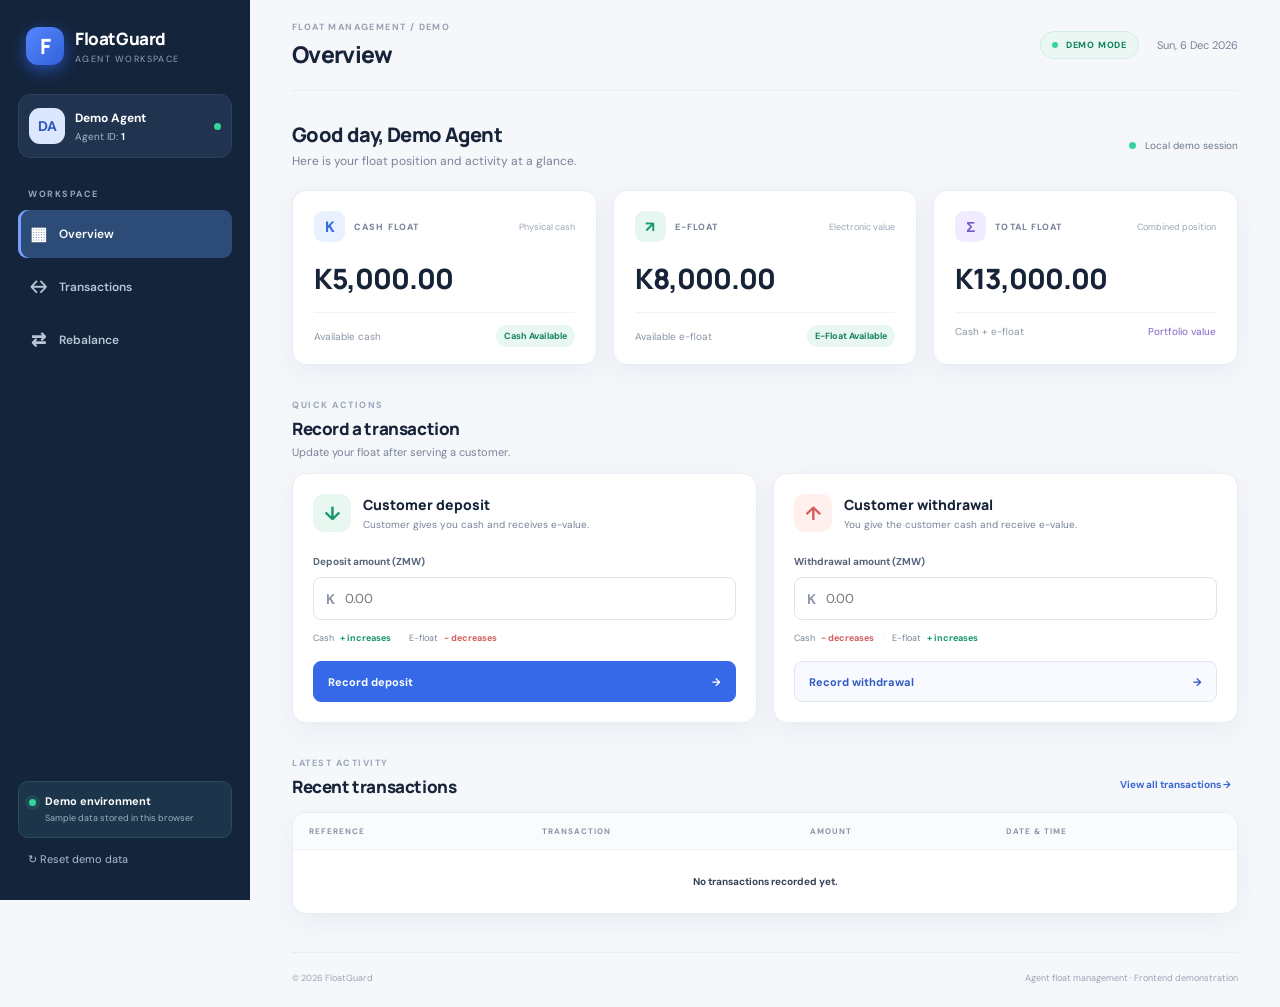
==== index.html @ 1ca32654 "Add Frontend and rebalance" ====
<!DOCTYPE html>
<html lang="en">
<head>
  <meta charset="UTF-8">
  <meta name="viewport" content="width=device-width, initial-scale=1.0">
  <meta name="description" content="FloatGuard mobile money agent float management dashboard">
  <title>FloatGuard | Agent Dashboard</title>

  <link rel="preconnect" href="https://fonts.googleapis.com">
  <link rel="preconnect" href="https://fonts.gstatic.com" crossorigin>
  <link href="https://fonts.googleapis.com/css2?family=DM+Sans:wght@400;500;600;700&family=Manrope:wght@400;500;600;700;800&display=swap" rel="stylesheet">

  <link rel="stylesheet" href="styles.css">
</head>

<body>
  <div class="app-shell">

    <aside class="sidebar" id="sidebar">
      <a class="brand" href="#" aria-label="FloatGuard home">
        <span class="brand-mark">F</span>
        <span>
          <strong>FloatGuard</strong>
          <small>AGENT WORKSPACE</small>
        </span>
      </a>

      <div class="profile-card">
        <div class="avatar">DA</div>
        <div class="profile-copy">
          <strong id="agentName">Demo Agent</strong>
          <span>Agent ID: <b id="agentId">1</b></span>
        </div>
        <span class="online-dot" title="Demo session active"></span>
      </div>

      <p class="nav-heading">WORKSPACE</p>

      <nav class="main-nav" aria-label="Main navigation">
        <a href="#overview" class="nav-link active" data-section="overview">
          <span class="nav-icon">▦</span> Overview
        </a>

        <a href="#transactions" class="nav-link" data-section="transactions">
          <span class="nav-icon">↔</span> Transactions
        </a>

        <a href="#rebalance" class="nav-link" data-section="rebalance">
          <span class="nav-icon">⇄</span> Rebalance
        </a>
      </nav>

      <div class="sidebar-bottom">
        <div class="demo-note">
          <span class="demo-pulse"></span>
          <div>
            <strong>Demo environment</strong>
            <small>Sample data stored in this browser</small>
          </div>
        </div>

        <button class="sidebar-reset" id="resetDemoBtn" type="button">
          ↻ Reset demo data
        </button>
      </div>
    </aside>

    <main class="main-content">

      <header class="topbar">
        <button class="mobile-menu" id="mobileMenuBtn" type="button" aria-label="Toggle menu">
          ☰
        </button>

        <div>
          <div class="eyebrow">FLOAT MANAGEMENT / DEMO</div>
          <h1 id="pageTitle">Overview</h1>
        </div>

        <div class="topbar-right">
          <span class="demo-chip"><span></span> DEMO MODE</span>
          <div class="top-date" id="todayDate"></div>
        </div>
      </header>

      <div id="message" class="message" role="status" aria-live="polite"></div>

      <!-- OVERVIEW -->
      <section class="dashboard-section" id="overview">

        <div class="welcome-row">
          <div>
            <h2>Good day, <span id="welcomeName">Demo Agent</span></h2>
            <p>Here is your float position and activity at a glance.</p>
          </div>

          <span class="live-label">
            <span></span> Local demo session
          </span>
        </div>

        <div class="balance-grid">

          <article class="balance-card cash-card">
            <div class="balance-top">
              <span class="balance-icon cash-icon">K</span>
              <span class="balance-label">CASH FLOAT</span>
              <span class="balance-tag">Physical cash</span>
            </div>

            <p class="balance-value" id="cashBalance">K5,000.00</p>

            <div class="balance-bottom">
              <span>Available cash</span>
              <span id="cashStatus" class="status available">Cash Available</span>
            </div>
          </article>

          <article class="balance-card efloat-card">
            <div class="balance-top">
              <span class="balance-icon efloat-icon">↗</span>
              <span class="balance-label">E-FLOAT</span>
              <span class="balance-tag">Electronic value</span>
            </div>

            <p class="balance-value" id="eFloatBalance">K8,000.00</p>

            <div class="balance-bottom">
              <span>Available e-float</span>
              <span id="eFloatStatus" class="status available">E-Float Available</span>
            </div>
          </article>

          <article class="balance-card total-card">
            <div class="balance-top">
              <span class="balance-icon total-icon">Σ</span>
              <span class="balance-label">TOTAL FLOAT</span>
              <span class="balance-tag">Combined position</span>
            </div>

            <p class="balance-value" id="totalBalance">K13,000.00</p>

            <div class="balance-bottom">
              <span>Cash + e-float</span>
              <span class="total-caption">Portfolio value</span>
            </div>
          </article>

        </div>

        <div id="floatWarning" class="warning-banner" style="display:none"></div>

        <div class="section-heading">
          <div>
            <span class="section-kicker">QUICK ACTIONS</span>
            <h2>Record a transaction</h2>
            <p>Update your float after serving a customer.</p>
          </div>
        </div>

        <div class="action-grid">

          <article class="panel transaction-panel">
            <div class="panel-heading">
              <div class="panel-icon deposit-icon">↓</div>
              <div>
                <h3>Customer deposit</h3>
                <p>Customer gives you cash and receives e-value.</p>
              </div>
            </div>

            <form id="depositForm" class="form-stack">
              <label for="depositAmount">Deposit amount (ZMW)</label>

              <div class="amount-input">
                <span>K</span>
                <input id="depositAmount" type="number" min="0.01" step="0.01" placeholder="0.00" required>
              </div>

              <div class="movement-note">
                <span>Cash</span>
                <b class="positive">+ increases</b>
                <span class="movement-arrow">·</span>
                <span>E-float</span>
                <b class="negative">− decreases</b>
              </div>

              <button class="primary-button" type="submit">
                Record deposit <span>→</span>
              </button>
            </form>
          </article>

          <article class="panel transaction-panel">
            <div class="panel-heading">
              <div class="panel-icon withdraw-icon">↑</div>
              <div>
                <h3>Customer withdrawal</h3>
                <p>You give the customer cash and receive e-value.</p>
              </div>
            </div>

            <form id="withdrawalForm" class="form-stack">
              <label for="withdrawAmount">Withdrawal amount (ZMW)</label>

              <div class="amount-input">
                <span>K</span>
                <input id="withdrawAmount" type="number" min="0.01" step="0.01" placeholder="0.00" required>
              </div>

              <div class="movement-note">
                <span>Cash</span>
                <b class="negative">− decreases</b>
                <span class="movement-arrow">·</span>
                <span>E-float</span>
                <b class="positive">+ increases</b>
              </div>

              <button class="secondary-button" type="submit">
                Record withdrawal <span>→</span>
              </button>
            </form>
          </article>

        </div>

        <div class="section-heading recent-heading">
          <div>
            <span class="section-kicker">LATEST ACTIVITY</span>
            <h2>Recent transactions</h2>
          </div>

          <button class="text-button" type="button" data-go="transactions">
            View all transactions →
          </button>
        </div>

        <div class="panel table-panel">
          <div class="table-wrap">
            <table>
              <thead>
                <tr>
                  <th>REFERENCE</th>
                  <th>TRANSACTION</th>
                  <th>AMOUNT</th>
                  <th>DATE & TIME</th>
                </tr>
              </thead>

              <tbody id="recentTransactions">
                <tr>
                  <td colspan="4" class="empty-cell">No transactions recorded yet.</td>
                </tr>
              </tbody>
            </table>
          </div>
        </div>

      </section>

      <!-- TRANSACTIONS -->
      <section class="dashboard-section" id="transactions" hidden>

        <div class="page-intro">
          <div>
            <span class="section-kicker">ACCOUNT ACTIVITY</span>
            <h2>Transaction history</h2>
            <p>Review deposits and withdrawals recorded in this demo session.</p>
          </div>

          <button class="outline-button" id="exportBtn" type="button">
            ↓ Export CSV
          </button>
        </div>

        <div class="stats-strip">
          <div>
            <span>Total transactions</span>
            <strong id="transactionCount">0</strong>
          </div>

          <div>
            <span>Total deposits</span>
            <strong id="depositTotal">K0.00</strong>
          </div>

          <div>
            <span>Total withdrawals</span>
            <strong id="withdrawalTotal">K0.00</strong>
          </div>
        </div>

        <div class="panel table-panel">

          <div class="table-toolbar">
            <div>
              <h3>All transactions</h3>
              <p>Your recorded activity, newest first.</p>
            </div>

            <input
              id="historySearch"
              class="search-input"
              type="search"
              placeholder="Search reference or type…"
            >
          </div>

          <div class="table-wrap">
            <table>
              <thead>
                <tr>
                  <th>REFERENCE</th>
                  <th>TYPE</th>
                  <th>AMOUNT</th>
                  <th>CASH AFTER</th>
                  <th>E-FLOAT AFTER</th>
                  <th>DATE & TIME</th>
                </tr>
              </thead>

              <tbody id="transactionHistory">
                <tr>
                  <td colspan="6" class="empty-cell">No transactions recorded yet.</td>
                </tr>
              </tbody>
            </table>
          </div>

        </div>

        <p class="footnote">
          Demo history is saved in this browser only. It is not yet stored in the Java backend.
        </p>

      </section>

      <!-- REBALANCE -->
      <section class="dashboard-section" id="rebalance" hidden>

        <div class="page-intro">
          <div>
            <span class="section-kicker">FLOAT SUPPORT</span>
            <h2>Rebalance requests</h2>
            <p>Request the type of float your business needs more of.</p>
          </div>
        </div>

        <div class="rebalance-layout">

          <article class="panel rebalance-form-panel">

            <div class="panel-heading">
              <div class="panel-icon rebalance-icon">⇄</div>
              <div>
                <h3>Create a request</h3>
                <p>Choose the float you need and enter the amount.</p>
              </div>
            </div>

            <form id="rebalanceForm" class="form-stack">

              <label for="floatType">Float required</label>

              <select id="floatType" required>
                <option value="E_FLOAT">E-float — I need electronic value</option>
                <option value="CASH">Cash — I need physical cash</option>
              </select>

              <label for="rebalanceAmount">Amount (ZMW)</label>

              <div class="amount-input">
                <span>K</span>
                <input id="rebalanceAmount" type="number" min="0.01" step="0.01" placeholder="0.00" required>
              </div>

              <div class="info-note">
                Your request will be saved as pending in this demo. Agent-to-agent matching and exchange will be added during backend integration.
              </div>

              <button class="primary-button" type="submit">
                Submit rebalance request <span>→</span>
              </button>

            </form>
          </article>

          <article class="panel how-panel">
            <span class="section-kicker">HOW IT WORKS</span>
            <h3>Request the float you are short of</h3>

            <div class="how-step">
              <span>01</span>
              <div>
                <strong>Select the float</strong>
                <p>Choose cash or e-float depending on what you need.</p>
              </div>
            </div>

            <div class="how-step">
              <span>02</span>
              <div>
                <strong>Enter an amount</strong>
                <p>Specify how much float you want another agent to provide.</p>
              </div>
            </div>

            <div class="how-step">
              <span>03</span>
              <div>
                <strong>Track the request</strong>
                <p>See whether your demo request is pending or marked completed.</p>
              </div>
            </div>
          </article>

        </div>

        <div class="section-heading">
          <div>
            <span class="section-kicker">REQUEST LOG</span>
            <h2>Your requests</h2>
            <p>Requests created during this demo session.</p>
          </div>
        </div>

        <div class="panel requests-panel" id="rebalanceRequests">
          <p class="empty-cell">No rebalance requests yet.</p>
        </div>

        <p class="footnote">
          Important: marking a request completed only changes its demo status. It does not transfer cash or e-float between agents.
        </p>

      </section>

      <footer class="footer">
        <span>© 2026 FloatGuard</span>
        <span>Agent float management · Frontend demonstration</span>
      </footer>

    </main>
  </div>

  <script src="app.js"></script>
</body>
</html>
---- styles.css ----
*{box-sizing:border-box}
:root{--ink:#172338;--muted:#788398;--line:#e8edf3;--bg:#f5f7fb;--navy:#14243b;--blue:#3569e8;--blue-dark:#2456ce;--green:#14966b;--red:#d65b62;--shadow:0 8px 28px rgba(27,46,77,.055)}
body{margin:0;background:var(--bg);color:var(--ink);font-family:"DM Sans",sans-serif;font-size:14px}
button,input,select{font:inherit}
button{cursor:pointer}
.app-shell{min-height:100vh}
.sidebar{width:250px;background:var(--navy);color:#fff;position:fixed;inset:0 auto 0 0;padding:27px 18px 20px;display:flex;flex-direction:column;z-index:10}
.brand{display:flex;align-items:center;gap:11px;color:#fff;text-decoration:none;padding:0 8px 29px}
.brand-mark{height:38px;width:38px;border-radius:12px;background:linear-gradient(135deg,#5685ff,#3262d9);display:grid;place-items:center;font:800 21px Manrope;box-shadow:0 5px 15px #244caa}
.brand strong{display:block;font:800 17px Manrope;letter-spacing:-.4px}
.brand small{display:block;color:#8fa2bd;font-size:9px;letter-spacing:1.45px;margin-top:3px}
.profile-card{display:flex;align-items:center;gap:10px;padding:13px 10px;background:#20344f;border:1px solid #2b405d;border-radius:12px;margin-bottom:30px}
.avatar{width:36px;height:36px;display:grid;place-items:center;border-radius:11px;background:#dce7ff;color:#2c58b8;font-weight:700}
.profile-copy{min-width:0;flex:1}.profile-copy strong{display:block;font-size:12px}.profile-copy span{display:block;color:#a8b7cb;font-size:10px;margin-top:4px}.profile-copy b{color:#fff}
.online-dot,.live-label span,.demo-chip span,.demo-pulse{width:7px;height:7px;border-radius:50%;background:#36d49a;display:inline-block}
.nav-heading,.section-kicker{font-size:9px;font-weight:700;letter-spacing:1.5px;color:#98a7bc}
.nav-heading{padding:0 10px;margin:0 0 10px}
.main-nav{display:grid;gap:5px}
.nav-link{color:#b8c5d6;text-decoration:none;padding:12px 11px;border-radius:9px;display:flex;align-items:center;gap:12px;font-size:12px;font-weight:600;transition:.2s}
.nav-link:hover{background:#203650;color:#fff}.nav-link.active{background:#2c4b76;color:#fff;box-shadow:inset 3px 0 #79a0ff}
.nav-icon{width:18px;text-align:center;font-size:18px}
.sidebar-bottom{margin-top:auto}
.demo-note{display:flex;gap:9px;align-items:flex-start;padding:12px 10px;background:#1d354b;border:1px solid #2b4a5e;border-radius:10px}
.demo-pulse{margin-top:5px;box-shadow:0 0 0 4px rgba(54,212,154,.12)}
.demo-note strong{display:block;font-size:11px}.demo-note small{display:block;color:#9eb0c5;font-size:9px;line-height:1.5;margin-top:4px}
.sidebar-reset{width:100%;background:transparent;border:0;color:#aebdd0;text-align:left;padding:14px 10px;font-size:11px}.sidebar-reset:hover{color:#fff}
.main-content{margin-left:250px;max-width:1700px;padding:0 42px;min-height:100vh}
.topbar{height:91px;border-bottom:1px solid var(--line);display:flex;align-items:center;justify-content:space-between;margin-bottom:30px}
.eyebrow{font-size:9px;letter-spacing:1.4px;color:#98a2b3;font-weight:700;margin-bottom:5px}
h1,h2,h3,p{margin-top:0}
h1{font:800 23px Manrope;margin:0;letter-spacing:-.7px}
.topbar-right{display:flex;align-items:center;gap:18px}.demo-chip{background:#eaf7f2;color:#13835f;border:1px solid #d2eee3;border-radius:30px;padding:7px 11px;font-size:9px;font-weight:800;letter-spacing:.8px}.demo-chip span{margin-right:5px;width:6px;height:6px}.top-date{font-size:11px;color:var(--muted)}
.mobile-menu{display:none}
.welcome-row{display:flex;justify-content:space-between;align-items:center;margin:0 0 21px}.welcome-row h2,.page-intro h2{font:800 20px Manrope;letter-spacing:-.6px;margin:0 0 5px}.welcome-row p,.page-intro p{font-size:12px;color:var(--muted);margin:0}
.live-label{font-size:10px;color:#6c7a8e}.live-label span{margin-right:6px}
.balance-grid{display:grid;grid-template-columns:repeat(3,minmax(0,1fr));gap:16px;margin-bottom:17px}
.balance-card{padding:20px 21px 17px;border-radius:14px;background:#fff;border:1px solid var(--line);box-shadow:var(--shadow);min-width:0}
.balance-top{display:flex;align-items:center;gap:9px}.balance-icon{width:31px;height:31px;border-radius:9px;display:grid;place-items:center;font-weight:800;font-size:15px}
.cash-icon{background:#e9f1ff;color:#376ce0}.efloat-icon{background:#e5f7f0;color:#15966b}.total-icon{background:#f0ebff;color:#7a59cb}
.balance-label{font-size:9px;letter-spacing:1.1px;font-weight:800;color:#78859a}.balance-tag{margin-left:auto;font-size:9px;color:#9aa5b5}
.balance-value{font:800 clamp(21px,2.2vw,28px) Manrope;letter-spacing:-1px;margin:17px 0 15px;white-space:nowrap}
.balance-bottom{display:flex;justify-content:space-between;align-items:center;border-top:1px solid #f0f2f6;padding-top:12px;color:#8a95a5;font-size:10px}
.status{font-size:9px;font-weight:700;padding:5px 8px;border-radius:20px;white-space:nowrap}.status.available{background:#e9f7f1;color:#16835f}.status.low{background:#fff0ed;color:#c05249}.status.pending{background:#fff5df;color:#a87519}.status.completed{background:#e9f7f1;color:#16835f}.total-caption{color:#8062c5}
.warning-banner{background:#fff6e7;border:1px solid #f4dfb9;color:#91651c;border-radius:9px;padding:12px 15px;margin:0 0 22px;font-size:11px}
.section-heading{display:flex;justify-content:space-between;align-items:end;margin:29px 0 14px}.section-heading h2{font:800 17px Manrope;margin:5px 0 0;letter-spacing:-.4px}.section-heading p{color:var(--muted);font-size:11px;margin:5px 0 0}
.action-grid{display:grid;grid-template-columns:repeat(2,minmax(0,1fr));gap:16px}
.panel{background:#fff;border:1px solid var(--line);border-radius:14px;box-shadow:var(--shadow)}
.transaction-panel{padding:20px}
.panel-heading{display:flex;gap:12px;align-items:center;margin-bottom:20px}.panel-icon{width:38px;height:38px;border-radius:11px;display:grid;place-items:center;font-size:19px;font-weight:700}
.deposit-icon{background:#e9f7f1;color:#15966b}.withdraw-icon{background:#fff0ed;color:#d45e5e}.rebalance-icon{background:#edf1ff;color:#4a68ce}
.panel-heading h3,.table-toolbar h3,.how-panel h3{font:800 14px Manrope;margin:0 0 4px}.panel-heading p,.table-toolbar p{font-size:10px;color:var(--muted);margin:0}
.form-stack{display:grid;gap:9px}.form-stack label{font-size:10px;font-weight:700;color:#56647a;margin-top:3px}
.amount-input{height:43px;border:1px solid #dfe5ed;border-radius:8px;display:flex;align-items:center;padding:0 12px;gap:8px}.amount-input:focus-within{border-color:#7395ef;box-shadow:0 0 0 3px #edf2ff}.amount-input span{font-weight:700;color:#8b96a7}.amount-input input{border:0;outline:0;width:100%;background:transparent;color:var(--ink);font-size:13px}
.form-stack select{height:43px;border:1px solid #dfe5ed;border-radius:8px;padding:0 11px;background:#fff;color:#344258;outline:0}
.movement-note{display:flex;align-items:center;gap:6px;flex-wrap:wrap;font-size:9px;color:#78859a;margin:3px 0 8px}.movement-note b{font-size:9px}.positive{color:#15966b}.negative{color:#d45e5e}.movement-arrow{color:#c0c7d1;margin:0 2px}
.primary-button,.secondary-button,.outline-button{height:41px;border-radius:8px;padding:0 14px;font-size:11px;font-weight:700;display:flex;align-items:center;justify-content:space-between;gap:15px;transition:.2s}
.primary-button{border:1px solid var(--blue);background:var(--blue);color:#fff}.primary-button:hover{background:var(--blue-dark)}
.secondary-button{border:1px solid #dfe6f1;background:#f8faff;color:#2f5bc2}.secondary-button:hover{background:#edf2ff}
.text-button{border:0;background:transparent;color:#3768d5;font-size:10px;font-weight:700;padding:7px}.text-button:hover{text-decoration:underline}
.table-panel{overflow:hidden}.table-wrap{width:100%;overflow-x:auto}table{width:100%;border-collapse:collapse;min-width:620px}th{text-align:left;padding:13px 16px;background:#fafbfd;color:#8b96a7;font-size:8px;letter-spacing:1px;font-weight:800;white-space:nowrap}td{padding:14px 16px;border-top:1px solid #f0f2f6;font-size:10px;color:#526075;white-space:nowrap}td:first-child{font-weight:700;color:#344258}.empty-cell{text-align:center;color:#9aa4b2;padding:25px!important}
.page-intro{display:flex;justify-content:space-between;align-items:center;margin:2px 0 22px}.outline-button{background:#fff;border:1px solid #dfe5ed;color:#53647b}.outline-button:hover{border-color:#9db3ed;color:#315dc9}
.stats-strip{display:grid;grid-template-columns:repeat(3,1fr);gap:12px;margin-bottom:18px}.stats-strip>div{background:#fff;border:1px solid var(--line);border-radius:11px;padding:15px 17px}.stats-strip span{display:block;color:#8792a3;font-size:10px;margin-bottom:7px}.stats-strip strong{font:800 18px Manrope}
.table-toolbar{padding:17px 18px;display:flex;align-items:center;justify-content:space-between;gap:15px}.search-input{height:36px;width:230px;border:1px solid #e0e6ee;border-radius:7px;padding:0 11px;font-size:10px;outline:0}.search-input:focus{border-color:#7395ef}
.footnote{font-size:10px;color:#929dad;margin:12px 2px}
.rebalance-layout{display:grid;grid-template-columns:1.05fr .95fr;gap:16px}.rebalance-form-panel,.how-panel{padding:21px}.info-note{padding:11px 12px;border-radius:8px;background:#f2f6ff;color:#65789d;font-size:10px;line-height:1.6;margin:4px 0}
.how-panel h3{font-size:16px;margin:8px 0 20px}.how-step{display:flex;gap:12px;padding:13px 0;border-top:1px solid #eff2f6}.how-step>span{font:800 12px Manrope;color:#4770d9;background:#edf2ff;width:29px;height:29px;display:grid;place-items:center;border-radius:8px;flex-shrink:0}.how-step strong{font-size:11px}.how-step p{font-size:10px;color:var(--muted);margin:4px 0 0;line-height:1.5}
.requests-panel{padding:5px 18px}.rebalance-item{display:flex;align-items:center;justify-content:space-between;gap:15px;padding:15px 0;border-bottom:1px solid #eff2f6}.rebalance-item:last-child{border-bottom:0}.rebalance-item strong{font-size:11px}.rebalance-item p{font-size:10px;color:#637188;margin:5px 0}.rebalance-item small{font-size:9px;color:#9aa4b2}.rebalance-item button{border:1px solid #dce5f4;background:#f7f9ff;color:#4268c7;border-radius:7px;padding:7px 10px;font-size:9px;font-weight:700}.rebalance-item button:hover{background:#edf2ff}
.footer{display:flex;justify-content:space-between;border-top:1px solid var(--line);margin-top:38px;padding:19px 0 23px;color:#9aa4b2;font-size:9px}
.message{display:none;margin:-12px 0 18px;padding:11px 14px;border-radius:8px;font-size:11px}.message.success{display:block;background:#eaf7f1;color:#147c5b;border:1px solid #d1eee1}.message.error{display:block;background:#fff0ed;color:#bd514b;border:1px solid #f5d9d5}
[hidden]{display:none!important}
@media(max-width:1100px){.main-content{padding:0 25px}.sidebar{width:225px}.main-content{margin-left:225px}.balance-grid{gap:10px}.balance-card{padding:17px}.balance-tag{display:none}.balance-value{font-size:23px}}
@media(max-width:800px){.sidebar{transform:translateX(-100%);transition:transform .25s;width:250px}.sidebar.open{transform:translateX(0)}.main-content{margin-left:0;padding:0 20px}.mobile-menu{display:block;border:0;background:#fff;color:#33445d;font-size:20px;margin-right:13px}.topbar{justify-content:flex-start}.topbar>div:nth-child(2){flex:1}.topbar-right{gap:8px}.top-date{display:none}.balance-grid{grid-template-columns:1fr 1fr}.total-card{grid-column:span 2}.rebalance-layout{grid-template-columns:1fr}}
@media(max-width:560px){.main-content{padding:0 14px}.topbar{height:75px;margin-bottom:22px}.topbar-right{margin-left:auto}.demo-chip{font-size:8px;padding:6px 8px}h1{font-size:19px}.welcome-row{align-items:flex-start;gap:10px}.live-label{font-size:9px;white-space:nowrap;margin-top:5px}.balance-grid{grid-template-columns:1fr}.total-card{grid-column:auto}.balance-value{font-size:27px}.action-grid{grid-template-columns:1fr}.page-intro{align-items:flex-start;gap:12px}.page-intro h2{font-size:18px}.outline-button{font-size:9px;padding:0 9px;white-space:nowrap}.stats-strip{gap:7px}.stats-strip>div{padding:12px 9px}.stats-strip span{font-size:9px}.stats-strip strong{font-size:14px}.table-toolbar{align-items:flex-start;flex-direction:column}.search-input{width:100%}.footer{gap:8px;flex-direction:column}.rebalance-item{align-items:flex-start;flex-wrap:wrap}.rebalance-item button{margin-left:auto}}

.type-pill{display:inline-block;border-radius:20px;padding:5px 8px;font-size:9px;font-weight:700}
.type-pill.deposit{background:#e9f7f1;color:#16835f}
.type-pill.withdrawal{background:#fff0ed;color:#c05249}
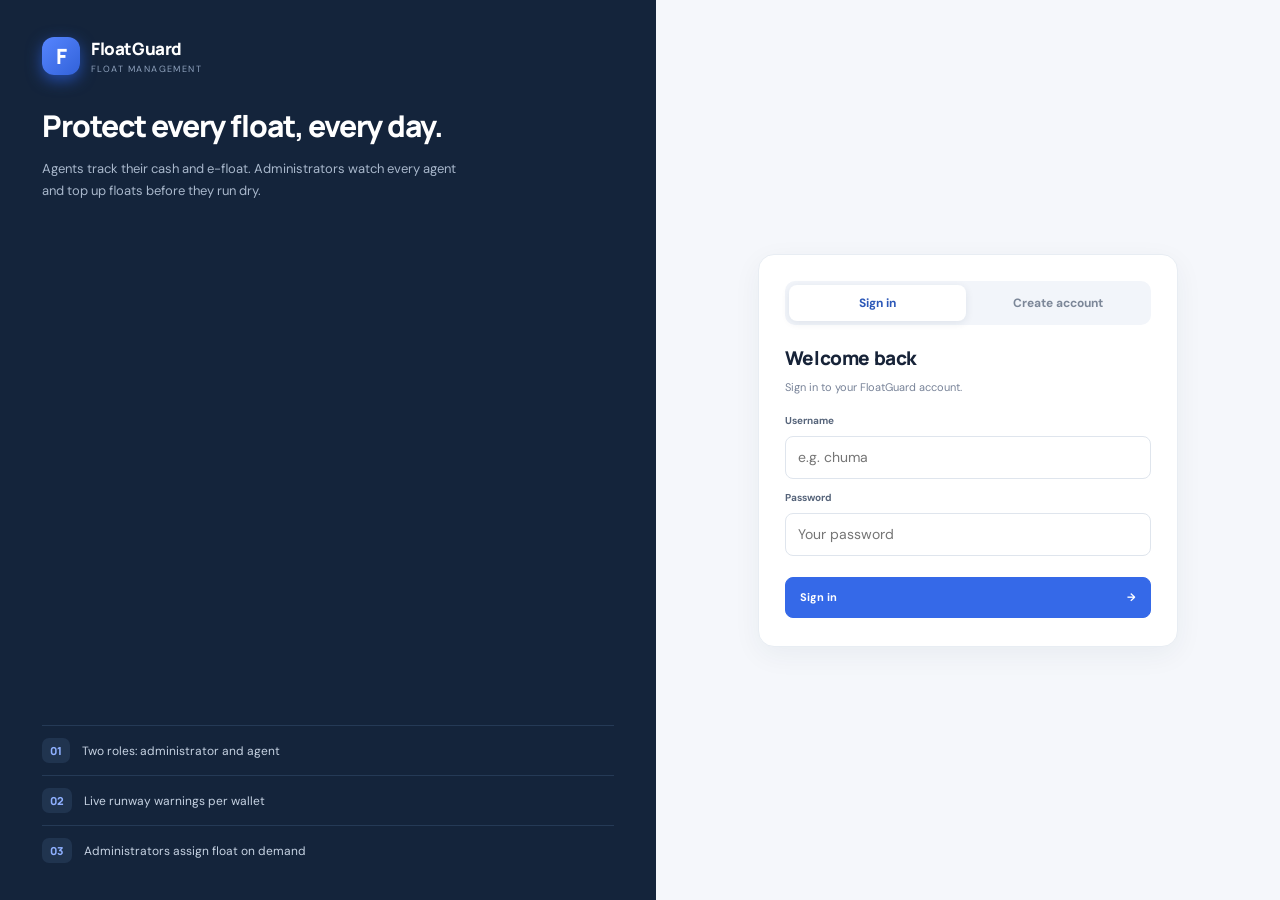
==== commit e0c3079c: "Update files" ====
--- a/index.html
+++ b/index.html
@@ -3,8 +3,8 @@
 <head>
   <meta charset="UTF-8">
   <meta name="viewport" content="width=device-width, initial-scale=1.0">
-  <meta name="description" content="FloatGuard mobile money agent float management dashboard">
-  <title>FloatGuard | Agent Dashboard</title>
+  <meta name="description" content="FloatGuard sign in and account registration">
+  <title>FloatGuard | Sign in</title>
 
   <link rel="preconnect" href="https://fonts.googleapis.com">
   <link rel="preconnect" href="https://fonts.gstatic.com" crossorigin>
@@ -14,434 +14,92 @@
 </head>
 
 <body>
-  <div class="app-shell">
+  <div class="auth-shell">
 
-    <aside class="sidebar" id="sidebar">
-      <a class="brand" href="#" aria-label="FloatGuard home">
+    <aside class="auth-aside">
+      <a class="brand" href="index.html" aria-label="FloatGuard home">
         <span class="brand-mark">F</span>
         <span>
           <strong>FloatGuard</strong>
-          <small>AGENT WORKSPACE</small>
+          <small>FLOAT MANAGEMENT</small>
         </span>
       </a>
 
-      <div class="profile-card">
-        <div class="avatar">DA</div>
-        <div class="profile-copy">
-          <strong id="agentName">Demo Agent</strong>
-          <span>Agent ID: <b id="agentId">1</b></span>
-        </div>
-        <span class="online-dot" title="Demo session active"></span>
+      <div class="auth-pitch">
+        <h1>Protect every float, every day.</h1>
+        <p>Agents track their cash and e-float. Administrators watch every agent and top up floats
+          before they run dry.</p>
       </div>
 
-      <p class="nav-heading">WORKSPACE</p>
+      <ul class="auth-points">
+        <li><span>01</span> Two roles: administrator and agent</li>
+        <li><span>02</span> Live runway warnings per wallet</li>
+        <li><span>03</span> Administrators assign float on demand</li>
+      </ul>
+    </aside>
 
-      <nav class="main-nav" aria-label="Main navigation">
-        <a href="#overview" class="nav-link active" data-section="overview">
-          <span class="nav-icon">▦</span> Overview
-        </a>
+    <main class="auth-main">
+      <div class="auth-card">
 
-        <a href="#transactions" class="nav-link" data-section="transactions">
-          <span class="nav-icon">↔</span> Transactions
-        </a>
-
-        <a href="#rebalance" class="nav-link" data-section="rebalance">
-          <span class="nav-icon">⇄</span> Rebalance
-        </a>
-      </nav>
-
-      <div class="sidebar-bottom">
-        <div class="demo-note">
-          <span class="demo-pulse"></span>
-          <div>
-            <strong>Demo environment</strong>
-            <small>Sample data stored in this browser</small>
-          </div>
+        <div class="auth-tabs" role="tablist">
+          <button type="button" class="auth-tab active" data-tab="login">Sign in</button>
+          <button type="button" class="auth-tab" data-tab="register">Create account</button>
         </div>
 
-        <button class="sidebar-reset" id="resetDemoBtn" type="button">
-          ↻ Reset demo data
-        </button>
-      </div>
-    </aside>
+        <div id="authMessage" class="message" role="status" aria-live="polite"></div>
 
-    <main class="main-content">
+        <!-- SIGN IN -->
+        <form id="loginForm" class="auth-form" autocomplete="on">
+          <h2>Welcome back</h2>
+          <p class="auth-sub">Sign in to your FloatGuard account.</p>
 
-      <header class="topbar">
-        <button class="mobile-menu" id="mobileMenuBtn" type="button" aria-label="Toggle menu">
-          ☰
-        </button>
+          <label for="loginUsername">Username</label>
+          <input id="loginUsername" name="username" type="text" placeholder="e.g. chuma" required>
 
-        <div>
-          <div class="eyebrow">FLOAT MANAGEMENT / DEMO</div>
-          <h1 id="pageTitle">Overview</h1>
-        </div>
+          <label for="loginPassword">Password</label>
+          <input id="loginPassword" name="password" type="password" placeholder="Your password" required>
 
-        <div class="topbar-right">
-          <span class="demo-chip"><span></span> DEMO MODE</span>
-          <div class="top-date" id="todayDate"></div>
-        </div>
-      </header>
+          <button class="primary-button" type="submit">Sign in <span>→</span></button>
+        </form>
 
-      <div id="message" class="message" role="status" aria-live="polite"></div>
+        <!-- REGISTER -->
+        <form id="registerForm" class="auth-form" hidden autocomplete="on">
+          <h2>Create an account</h2>
+          <p class="auth-sub">Register as an agent, or as an administrator with the invite code.</p>
 
-      <!-- OVERVIEW -->
-      <section class="dashboard-section" id="overview">
+          <label for="regUsername">Username</label>
+          <input id="regUsername" name="username" type="text" placeholder="Choose a username" required>
 
-        <div class="welcome-row">
-          <div>
-            <h2>Good day, <span id="welcomeName">Demo Agent</span></h2>
-            <p>Here is your float position and activity at a glance.</p>
+          <label for="regPassword">Password</label>
+          <input id="regPassword" name="password" type="password" placeholder="At least 6 characters" required>
+
+          <label for="regRole">Account type</label>
+          <select id="regRole" name="role">
+            <option value="AGENT">Agent</option>
+            <option value="ADMIN">Administrator</option>
+          </select>
+
+          <div id="agentFields">
+            <label for="regAgentName">Business name</label>
+            <input id="regAgentName" name="agentName" type="text" placeholder="e.g. Chuma Mobile Money">
+
+            <label for="regLocation">Location</label>
+            <input id="regLocation" name="location" type="text" placeholder="e.g. Lusaka, Kamwala">
           </div>
 
-          <span class="live-label">
-            <span></span> Local demo session
-          </span>
-        </div>
-
-        <div class="balance-grid">
-
-          <article class="balance-card cash-card">
-            <div class="balance-top">
-              <span class="balance-icon cash-icon">K</span>
-              <span class="balance-label">CASH FLOAT</span>
-              <span class="balance-tag">Physical cash</span>
-            </div>
-
-            <p class="balance-value" id="cashBalance">K5,000.00</p>
-
-            <div class="balance-bottom">
-              <span>Available cash</span>
-              <span id="cashStatus" class="status available">Cash Available</span>
-            </div>
-          </article>
-
-          <article class="balance-card efloat-card">
-            <div class="balance-top">
-              <span class="balance-icon efloat-icon">↗</span>
-              <span class="balance-label">E-FLOAT</span>
-              <span class="balance-tag">Electronic value</span>
-            </div>
-
-            <p class="balance-value" id="eFloatBalance">K8,000.00</p>
-
-            <div class="balance-bottom">
-              <span>Available e-float</span>
-              <span id="eFloatStatus" class="status available">E-Float Available</span>
-            </div>
-          </article>
-
-          <article class="balance-card total-card">
-            <div class="balance-top">
-              <span class="balance-icon total-icon">Σ</span>
-              <span class="balance-label">TOTAL FLOAT</span>
-              <span class="balance-tag">Combined position</span>
-            </div>
-
-            <p class="balance-value" id="totalBalance">K13,000.00</p>
-
-            <div class="balance-bottom">
-              <span>Cash + e-float</span>
-              <span class="total-caption">Portfolio value</span>
-            </div>
-          </article>
-
-        </div>
-
-        <div id="floatWarning" class="warning-banner" style="display:none"></div>
-
-        <div class="section-heading">
-          <div>
-            <span class="section-kicker">QUICK ACTIONS</span>
-            <h2>Record a transaction</h2>
-            <p>Update your float after serving a customer.</p>
-          </div>
-        </div>
-
-        <div class="action-grid">
-
-          <article class="panel transaction-panel">
-            <div class="panel-heading">
-              <div class="panel-icon deposit-icon">↓</div>
-              <div>
-                <h3>Customer deposit</h3>
-                <p>Customer gives you cash and receives e-value.</p>
-              </div>
-            </div>
-
-            <form id="depositForm" class="form-stack">
-              <label for="depositAmount">Deposit amount (ZMW)</label>
-
-              <div class="amount-input">
-                <span>K</span>
-                <input id="depositAmount" type="number" min="0.01" step="0.01" placeholder="0.00" required>
-              </div>
-
-              <div class="movement-note">
-                <span>Cash</span>
-                <b class="positive">+ increases</b>
-                <span class="movement-arrow">·</span>
-                <span>E-float</span>
-                <b class="negative">− decreases</b>
-              </div>
-
-              <button class="primary-button" type="submit">
-                Record deposit <span>→</span>
-              </button>
-            </form>
-          </article>
-
-          <article class="panel transaction-panel">
-            <div class="panel-heading">
-              <div class="panel-icon withdraw-icon">↑</div>
-              <div>
-                <h3>Customer withdrawal</h3>
-                <p>You give the customer cash and receive e-value.</p>
-              </div>
-            </div>
-
-            <form id="withdrawalForm" class="form-stack">
-              <label for="withdrawAmount">Withdrawal amount (ZMW)</label>
-
-              <div class="amount-input">
-                <span>K</span>
-                <input id="withdrawAmount" type="number" min="0.01" step="0.01" placeholder="0.00" required>
-              </div>
-
-              <div class="movement-note">
-                <span>Cash</span>
-                <b class="negative">− decreases</b>
-                <span class="movement-arrow">·</span>
-                <span>E-float</span>
-                <b class="positive">+ increases</b>
-              </div>
-
-              <button class="secondary-button" type="submit">
-                Record withdrawal <span>→</span>
-              </button>
-            </form>
-          </article>
-
-        </div>
-
-        <div class="section-heading recent-heading">
-          <div>
-            <span class="section-kicker">LATEST ACTIVITY</span>
-            <h2>Recent transactions</h2>
+          <div id="adminFields" hidden>
+            <label for="regInviteCode">Admin invite code</label>
+            <input id="regInviteCode" name="inviteCode" type="text" placeholder="Provided by your administrator">
           </div>
 
-          <button class="text-button" type="button" data-go="transactions">
-            View all transactions →
-          </button>
-        </div>
+          <button class="primary-button" type="submit">Create account <span>→</span></button>
+        </form>
 
-        <div class="panel table-panel">
-          <div class="table-wrap">
-            <table>
-              <thead>
-                <tr>
-                  <th>REFERENCE</th>
-                  <th>TRANSACTION</th>
-                  <th>AMOUNT</th>
-                  <th>DATE & TIME</th>
-                </tr>
-              </thead>
-
-              <tbody id="recentTransactions">
-                <tr>
-                  <td colspan="4" class="empty-cell">No transactions recorded yet.</td>
-                </tr>
-              </tbody>
-            </table>
-          </div>
-        </div>
-
-      </section>
-
-      <!-- TRANSACTIONS -->
-      <section class="dashboard-section" id="transactions" hidden>
-
-        <div class="page-intro">
-          <div>
-            <span class="section-kicker">ACCOUNT ACTIVITY</span>
-            <h2>Transaction history</h2>
-            <p>Review deposits and withdrawals recorded in this demo session.</p>
-          </div>
-
-          <button class="outline-button" id="exportBtn" type="button">
-            ↓ Export CSV
-          </button>
-        </div>
-
-        <div class="stats-strip">
-          <div>
-            <span>Total transactions</span>
-            <strong id="transactionCount">0</strong>
-          </div>
-
-          <div>
-            <span>Total deposits</span>
-            <strong id="depositTotal">K0.00</strong>
-          </div>
-
-          <div>
-            <span>Total withdrawals</span>
-            <strong id="withdrawalTotal">K0.00</strong>
-          </div>
-        </div>
-
-        <div class="panel table-panel">
-
-          <div class="table-toolbar">
-            <div>
-              <h3>All transactions</h3>
-              <p>Your recorded activity, newest first.</p>
-            </div>
-
-            <input
-              id="historySearch"
-              class="search-input"
-              type="search"
-              placeholder="Search reference or type…"
-            >
-          </div>
-
-          <div class="table-wrap">
-            <table>
-              <thead>
-                <tr>
-                  <th>REFERENCE</th>
-                  <th>TYPE</th>
-                  <th>AMOUNT</th>
-                  <th>CASH AFTER</th>
-                  <th>E-FLOAT AFTER</th>
-                  <th>DATE & TIME</th>
-                </tr>
-              </thead>
-
-              <tbody id="transactionHistory">
-                <tr>
-                  <td colspan="6" class="empty-cell">No transactions recorded yet.</td>
-                </tr>
-              </tbody>
-            </table>
-          </div>
-
-        </div>
-
-        <p class="footnote">
-          Demo history is saved in this browser only. It is not yet stored in the Java backend.
-        </p>
-
-      </section>
-
-      <!-- REBALANCE -->
-      <section class="dashboard-section" id="rebalance" hidden>
-
-        <div class="page-intro">
-          <div>
-            <span class="section-kicker">FLOAT SUPPORT</span>
-            <h2>Rebalance requests</h2>
-            <p>Request the type of float your business needs more of.</p>
-          </div>
-        </div>
-
-        <div class="rebalance-layout">
-
-          <article class="panel rebalance-form-panel">
-
-            <div class="panel-heading">
-              <div class="panel-icon rebalance-icon">⇄</div>
-              <div>
-                <h3>Create a request</h3>
-                <p>Choose the float you need and enter the amount.</p>
-              </div>
-            </div>
-
-            <form id="rebalanceForm" class="form-stack">
-
-              <label for="floatType">Float required</label>
-
-              <select id="floatType" required>
-                <option value="E_FLOAT">E-float — I need electronic value</option>
-                <option value="CASH">Cash — I need physical cash</option>
-              </select>
-
-              <label for="rebalanceAmount">Amount (ZMW)</label>
-
-              <div class="amount-input">
-                <span>K</span>
-                <input id="rebalanceAmount" type="number" min="0.01" step="0.01" placeholder="0.00" required>
-              </div>
-
-              <div class="info-note">
-                Your request will be saved as pending in this demo. Agent-to-agent matching and exchange will be added during backend integration.
-              </div>
-
-              <button class="primary-button" type="submit">
-                Submit rebalance request <span>→</span>
-              </button>
-
-            </form>
-          </article>
-
-          <article class="panel how-panel">
-            <span class="section-kicker">HOW IT WORKS</span>
-            <h3>Request the float you are short of</h3>
-
-            <div class="how-step">
-              <span>01</span>
-              <div>
-                <strong>Select the float</strong>
-                <p>Choose cash or e-float depending on what you need.</p>
-              </div>
-            </div>
-
-            <div class="how-step">
-              <span>02</span>
-              <div>
-                <strong>Enter an amount</strong>
-                <p>Specify how much float you want another agent to provide.</p>
-              </div>
-            </div>
-
-            <div class="how-step">
-              <span>03</span>
-              <div>
-                <strong>Track the request</strong>
-                <p>See whether your demo request is pending or marked completed.</p>
-              </div>
-            </div>
-          </article>
-
-        </div>
-
-        <div class="section-heading">
-          <div>
-            <span class="section-kicker">REQUEST LOG</span>
-            <h2>Your requests</h2>
-            <p>Requests created during this demo session.</p>
-          </div>
-        </div>
-
-        <div class="panel requests-panel" id="rebalanceRequests">
-          <p class="empty-cell">No rebalance requests yet.</p>
-        </div>
-
-        <p class="footnote">
-          Important: marking a request completed only changes its demo status. It does not transfer cash or e-float between agents.
-        </p>
-
-      </section>
-
-      <footer class="footer">
-        <span>© 2026 FloatGuard</span>
-        <span>Agent float management · Frontend demonstration</span>
-      </footer>
-
+      </div>
     </main>
   </div>
 
-  <script src="app.js"></script>
+  <script src="auth.js"></script>
+  <script src="login.js"></script>
 </body>
-</html>+</html>
--- a/styles.css
+++ b/styles.css
@@ -74,4 +74,52 @@
 
 .type-pill{display:inline-block;border-radius:20px;padding:5px 8px;font-size:9px;font-weight:700}
 .type-pill.deposit{background:#e9f7f1;color:#16835f}
-.type-pill.withdrawal{background:#fff0ed;color:#c05249}+.type-pill.withdrawal{background:#fff0ed;color:#c05249}
+
+/* ---------------- Auth page (index.html) ---------------- */
+.auth-shell{display:grid;grid-template-columns:minmax(0,1.05fr) minmax(0,1fr);min-height:100vh}
+.auth-aside{background:var(--navy);color:#fff;padding:37px 42px;display:flex;flex-direction:column;gap:30px}
+.auth-aside .brand{padding:0}
+.auth-pitch h1{font:800 30px Manrope;letter-spacing:-1px;margin:0 0 12px;color:#fff}
+.auth-pitch p{color:#a8b7cb;font-size:13px;line-height:1.7;max-width:430px}
+.auth-points{list-style:none;margin:auto 0 0;padding:0;display:grid;gap:12px}
+.auth-points li{display:flex;align-items:center;gap:12px;color:#c6d2e2;font-size:12px;border-top:1px solid #253a56;padding-top:12px}
+.auth-points span{font:800 11px Manrope;color:#8fb0ff;background:#20344f;border-radius:7px;padding:5px 8px}
+.auth-main{display:grid;place-items:center;padding:40px 20px}
+.auth-card{width:100%;max-width:420px;background:#fff;border:1px solid var(--line);border-radius:16px;box-shadow:var(--shadow);padding:26px 26px 28px}
+.auth-tabs{display:grid;grid-template-columns:1fr 1fr;background:#f2f5fa;border-radius:10px;padding:4px;margin-bottom:20px;gap:4px}
+.auth-tab{border:0;background:transparent;border-radius:8px;padding:10px;font-size:12px;font-weight:700;color:#7c8798}
+.auth-tab.active{background:#fff;color:#2c58b8;box-shadow:0 2px 8px rgba(27,46,77,.09)}
+.auth-form{display:grid;gap:9px}
+.auth-form h2{font:800 19px Manrope;margin:0;letter-spacing:-.4px}
+.auth-sub{font-size:11px;color:var(--muted);margin:0 0 8px}
+.auth-form label{font-size:10px;font-weight:700;color:#56647a;margin-top:3px}
+.auth-form input,.auth-form select{height:43px;border:1px solid #dfe5ed;border-radius:8px;padding:0 12px;background:#fff;color:var(--ink);outline:0;width:100%}
+.auth-form input:focus,.auth-form select:focus{border-color:#7395ef;box-shadow:0 0 0 3px #edf2ff}
+.auth-form .primary-button{margin-top:12px}
+#agentFields,#adminFields{display:grid;gap:9px}
+
+/* ---------------- Admin console (admin.html) ---------------- */
+.admin-avatar{background:#e5f7f0;color:#15966b}
+.outline-button.compact{height:34px;font-size:10px;padding:0 12px;gap:8px}
+.stats-strip.four{grid-template-columns:repeat(4,1fr)}
+.assign-button{border:1px solid #d6e2f7;background:#f4f8ff;color:#3565c8;border-radius:7px;padding:7px 11px;font-size:9px;font-weight:700;white-space:nowrap}
+.assign-button:hover{background:#e9f1ff}
+[data-action]{text-align:right}
+.modal-overlay{position:fixed;inset:0;background:rgba(19,35,58,.45);display:grid;place-items:center;padding:20px;z-index:50}
+.modal-card{width:100%;max-width:400px;background:#fff;border-radius:15px;box-shadow:0 24px 60px rgba(19,35,58,.3);padding:22px}
+.modal-head{display:flex;justify-content:space-between;align-items:flex-start;gap:12px;margin-bottom:14px}
+.modal-head h3{font:800 16px Manrope;margin:6px 0 3px}
+.modal-head p{font-size:11px;color:var(--muted);margin:0}
+.modal-close{border:0;background:#f2f5fa;color:#68748a;width:30px;height:30px;border-radius:8px;font-size:18px;line-height:1}
+.modal-close:hover{background:#e7ecf4}
+.demo-note em{font-style:normal;color:#fff}
+
+/* ---------------- Header account chip ---------------- */
+.account-chip{display:flex;align-items:center;background:#fff;border:1px solid var(--line);border-radius:9px;padding:7px 12px;box-shadow:var(--shadow);max-width:min(48vw,330px)}
+.account-text{display:flex;flex-direction:column;line-height:1.3;min-width:0}
+.account-text strong{font-size:10px;color:var(--ink)}
+.account-text span{font-size:9px;color:var(--muted);word-break:break-all}
+.account-text b{color:#3565c8;font-weight:700}
+
+@media(max-width:800px){.auth-shell{grid-template-columns:1fr}.auth-aside{padding:26px 22px;gap:20px}.auth-points{margin-top:18px}.stats-strip.four{grid-template-columns:1fr 1fr}}
